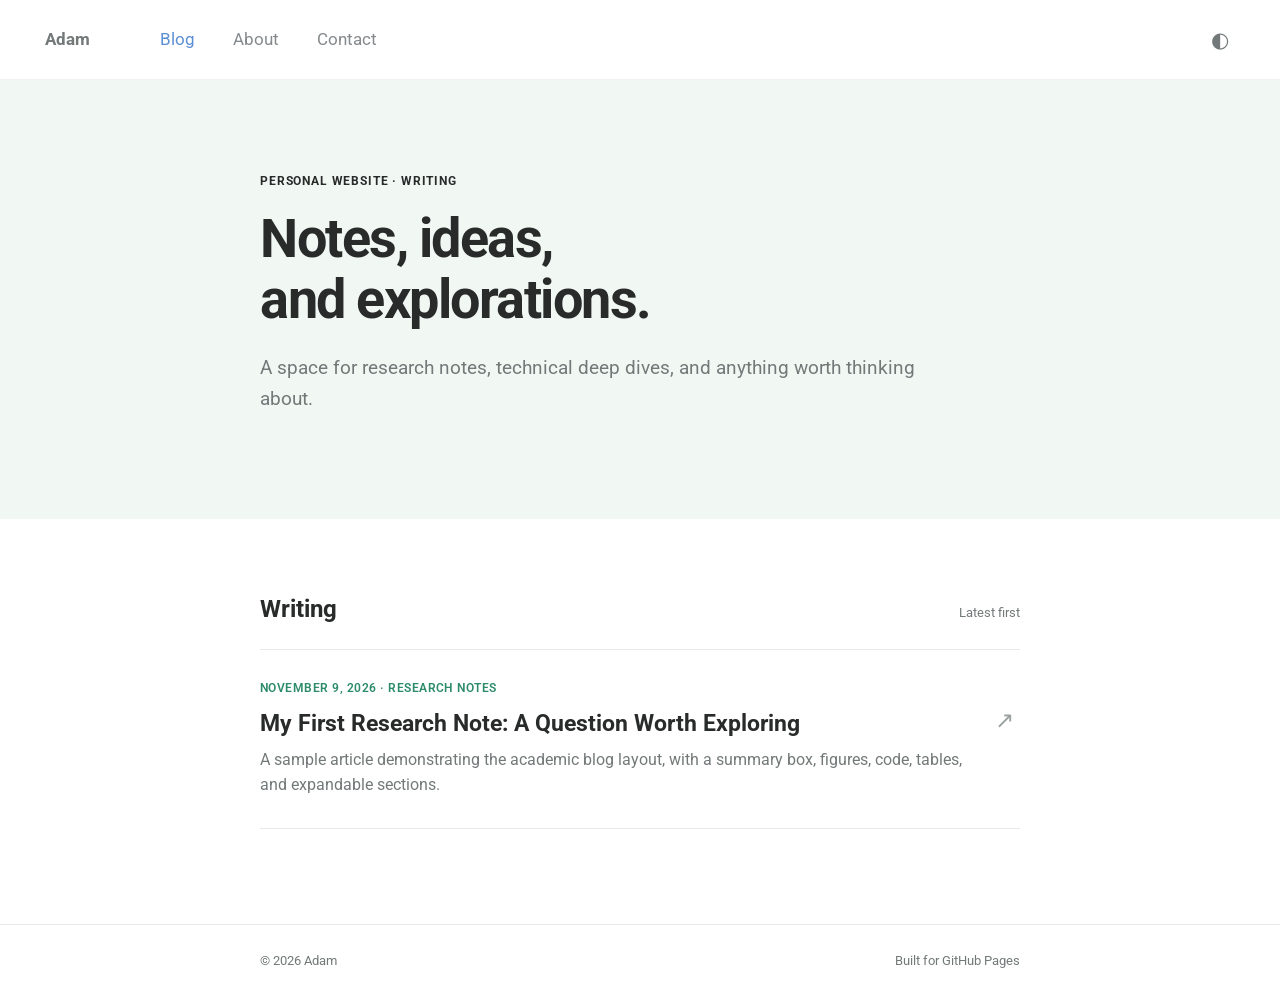
==== index.html @ 412ef0a4 "personal blog" ====
<!doctype html>
<html lang="en"><head><meta charset="utf-8"><meta name="viewport" content="width=device-width,initial-scale=1"><meta name="description" content="Notes, essays, and research writing."><title>Adam — Blog</title><link rel="stylesheet" href="assets/style.css"></head>
<body><header class="site-header"><nav class="nav wrap"><a class="brand" href="./">Adam</a><div class="nav-links"><a href="./" class="active">Blog</a><a href="about.html">About</a><a href="mailto:hello@example.com">Contact</a></div><button class="theme-button" aria-label="Toggle dark mode" title="Toggle dark mode">◐</button></nav></header>
<main><section class="hero"><div class="reading"><span class="eyebrow">PERSONAL WEBSITE · WRITING</span><h1>Notes, ideas,<br>and explorations.</h1><p class="hero-subtitle">A space for research notes, technical deep dives, and anything worth thinking about.</p></div></section>
<section class="reading posts-section"><div class="section-heading"><h2>Writing</h2><span>Latest first</span></div><div id="post-list" class="post-list"></div></section></main>
<footer class="footer"><div class="reading">© <span id="year"></span> Adam <span class="footer-right">Built for GitHub Pages</span></div></footer><script src="assets/posts.js"></script><script src="assets/site.js"></script></body></html>
---- assets/style.css ----
@import url('https://fonts.googleapis.com/css2?family=Roboto:wght@300;400;500;600;700&display=swap');
:root{--ink:#292b2b;--muted:#737979;--accent:#2c8b69;--hero:#f1f8f4;--line:#e7eae8;--paper:#fff;--soft:#f7faf8;--code:#f2f5f3}*{box-sizing:border-box}html{scroll-behavior:smooth}body{margin:0;background:var(--paper);color:var(--ink);font:16px/1.7 Roboto,Arial,sans-serif;-webkit-font-smoothing:antialiased}a{color:var(--accent);text-decoration:none}a:hover{text-decoration:underline}.wrap{max-width:1250px;margin:auto;padding:0 30px}.reading{max-width:760px;margin:0 auto}.site-header{height:80px;background:var(--paper);border-bottom:1px solid #f1f1f1}.nav{height:100%;display:flex;align-items:center;gap:70px}.brand{font-weight:700;font-size:17px;color:var(--muted)}.nav-links{display:flex;gap:38px}.nav-links a{color:#85898c;font-size:17px}.nav-links a.active,.nav-links a:hover{color:#5d8fd4;text-decoration:none}.theme-button{margin-left:auto;border:0;background:none;font-size:21px;color:var(--muted);cursor:pointer}.hero,.article-hero{background:var(--hero)}.hero{padding:86px 24px 85px}.hero h1{font-size:54px;line-height:1.12;letter-spacing:-1.5px;margin:16px 0 22px}.hero-subtitle{color:var(--muted);font-size:19px;line-height:1.65;max-width:660px}.eyebrow{font-size:12px;letter-spacing:.07em;font-weight:700}.posts-section{padding:50px 0 95px}.section-heading{display:flex;justify-content:space-between;align-items:baseline;border-bottom:1px solid var(--line);margin-bottom:3px}.section-heading h2{font-size:24px}.section-heading span{color:var(--muted);font-size:13px}.post-item{display:block;position:relative;padding:25px 40px 30px 0;border-bottom:1px solid var(--line);color:var(--ink)}.post-item:hover{text-decoration:none}.post-meta{font-size:12px;text-transform:uppercase;letter-spacing:.04em;color:var(--accent);font-weight:600}.post-item h3{font-size:23px;line-height:1.3;margin:10px 0 8px}.post-item p{color:var(--muted);margin:0;line-height:1.6}.post-arrow{position:absolute;right:6px;top:48px;font-size:23px;color:#9aa2a0}.footer{border-top:1px solid var(--line);color:var(--muted);font-size:13px;padding:25px 18px}.footer-right{float:right}.article-hero{padding:47px 24px 43px}.article-kicker{font-size:25px;font-weight:300;color:#858b88;line-height:1.25;margin:0 0 10px}.article-hero h1{font-size:46px;line-height:1.16;letter-spacing:-.9px;font-weight:300;margin:0}.article-hero h1 strong{font-weight:700}.metadata{border-bottom:1px solid var(--line)}.metadata-grid{padding:25px 0 26px;display:grid;grid-template-columns:repeat(3,1fr);gap:10px}.metadata h3{font-size:12px;letter-spacing:.06em;margin:0 0 4px}.metadata p{font-size:14px;line-height:1.5;margin:0}.article-body{padding:35px 0 85px}.article-body p{margin:14px 0;line-height:1.75}.article-body .lead{font-size:18px}.article-body h2{font-size:28px;line-height:1.3;margin:52px 0 16px;letter-spacing:-.4px}.article-body h3{font-size:22px;line-height:1.4;margin:33px 0 12px}.article-body ul{padding-left:22px}.article-body li{margin:7px 0}.tldr{padding:17px 20px;background:var(--hero);border:1px solid #e2eae5;border-radius:10px;margin-bottom:43px}.tldr p:first-of-type{margin-top:4px}.tldr p:last-child{margin-bottom:0}.figure{margin:30px 0}.figure-placeholder{height:310px;border:1px solid var(--line);border-radius:8px;background:var(--soft);display:flex;flex-direction:column;align-items:center;justify-content:center;gap:20px;color:var(--muted);font-size:13px}.graph-bars{height:155px;display:flex;align-items:flex-end;gap:13px}.graph-bars i{width:33px;background:#9bc8b5;border-radius:4px 4px 0 0}.caption{font-size:13px;color:var(--muted);text-align:center}.callout{background:var(--hero);border-left:3px solid var(--accent);padding:18px 23px;margin:26px 0}.callout p{margin-bottom:0}.details{background:var(--soft);border:1px solid var(--line);border-radius:7px;margin:24px 0}.details summary{padding:12px 16px;cursor:pointer;font-weight:600}.details p{padding:0 16px 12px}.table-scroll{overflow-x:auto}table{width:100%;border-collapse:collapse;font-size:14px;margin:20px 0}th,td{padding:12px;border-bottom:1px solid var(--line);text-align:left}th{background:var(--soft)}pre{background:#222d2a;color:#e5f2eb;padding:23px;border-radius:8px;overflow:auto;line-height:1.55}code{font-family:ui-monospace,SFMono-Regular,Consolas,monospace;font-size:.91em}p code{background:var(--code);padding:2px 5px;border-radius:4px}.article-end{display:flex;justify-content:space-between;border-top:1px solid var(--line);padding-top:25px;margin-top:55px;color:var(--muted);font-size:14px}.dark{--ink:#e6eae8;--muted:#aeb9b4;--accent:#73c8a3;--hero:#1d2b25;--line:#34433b;--paper:#151b18;--soft:#202b25;--code:#293831}.dark .site-header{border-color:var(--line)}.dark .nav-links a.active{color:#a7c5ed}.dark .tldr{border-color:var(--line)}.dark .graph-bars i{background:#487e66}@media(max-width:850px){.reading{margin:0 24px}.nav{gap:30px}.nav-links{gap:20px}.article-hero h1{font-size:39px}.hero h1{font-size:44px}}@media(max-width:520px){.site-header{height:64px}.wrap{padding:0 18px}.nav{gap:18px}.brand{font-size:15px}.nav-links{gap:14px}.nav-links a{font-size:14px}.nav-links a:last-child{display:none}.theme-button{font-size:18px}.article-hero{padding:42px 0}.article-kicker{font-size:20px}.article-hero h1{font-size:34px}.metadata-grid{grid-template-columns:1fr 1fr;gap:17px}.metadata-grid>div:last-child{grid-column:1/-1}.hero{padding:65px 0}.hero h1{font-size:38px}.hero-subtitle{font-size:17px}.posts-section{padding-top:27px}.post-item h3{font-size:20px}.footer-right{display:none}.figure-placeholder{height:240px}}
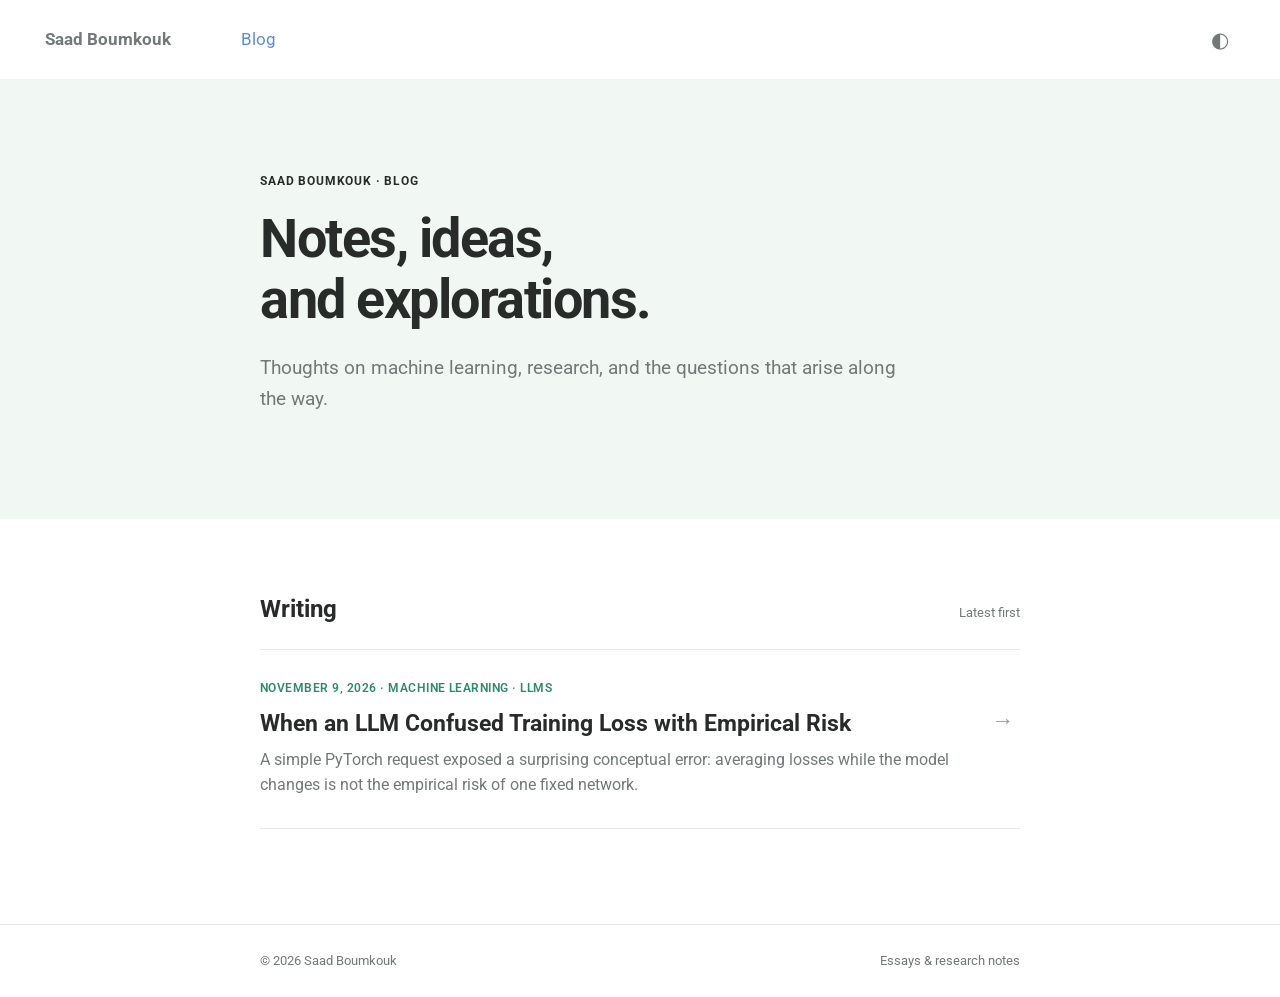
==== commit d8a48fdf: "Publish first article - Saad Boumkouk" ====
--- a/index.html
+++ b/index.html
@@ -1,6 +1,6 @@
 <!doctype html>
-<html lang="en"><head><meta charset="utf-8"><meta name="viewport" content="width=device-width,initial-scale=1"><meta name="description" content="Notes, essays, and research writing."><title>Adam — Blog</title><link rel="stylesheet" href="assets/style.css"></head>
-<body><header class="site-header"><nav class="nav wrap"><a class="brand" href="./">Adam</a><div class="nav-links"><a href="./" class="active">Blog</a><a href="about.html">About</a><a href="mailto:hello@example.com">Contact</a></div><button class="theme-button" aria-label="Toggle dark mode" title="Toggle dark mode">◐</button></nav></header>
-<main><section class="hero"><div class="reading"><span class="eyebrow">PERSONAL WEBSITE · WRITING</span><h1>Notes, ideas,<br>and explorations.</h1><p class="hero-subtitle">A space for research notes, technical deep dives, and anything worth thinking about.</p></div></section>
+<html lang="en"><head><meta charset="utf-8"><meta name="viewport" content="width=device-width,initial-scale=1"><meta name="description" content="Essays and research notes by Saad Boumkouk."><title>Blog — Saad Boumkouk</title><link rel="stylesheet" href="assets/style.css"></head>
+<body><header class="site-header"><nav class="nav wrap"><a class="brand" href="./">Saad Boumkouk</a><div class="nav-links"><a href="./" class="active">Blog</a></div><button class="theme-button" aria-label="Toggle dark mode" title="Toggle dark mode">◐</button></nav></header>
+<main><section class="hero"><div class="reading"><span class="eyebrow">SAAD BOUMKOUK · BLOG</span><h1>Notes, ideas,<br>and explorations.</h1><p class="hero-subtitle">Thoughts on machine learning, research, and the questions that arise along the way.</p></div></section>
 <section class="reading posts-section"><div class="section-heading"><h2>Writing</h2><span>Latest first</span></div><div id="post-list" class="post-list"></div></section></main>
-<footer class="footer"><div class="reading">© <span id="year"></span> Adam <span class="footer-right">Built for GitHub Pages</span></div></footer><script src="assets/posts.js"></script><script src="assets/site.js"></script></body></html>
+<footer class="footer"><div class="reading">© <span id="year"></span> Saad Boumkouk <span class="footer-right">Essays & research notes</span></div></footer><script src="assets/posts.js"></script><script src="assets/site.js"></script></body></html>
--- a/assets/style.css
+++ b/assets/style.css
@@ -1,2 +1,5 @@
 @import url('https://fonts.googleapis.com/css2?family=Roboto:wght@300;400;500;600;700&display=swap');
+:root{color-scheme:light}
+.dark{color-scheme:dark}
+.screenshot-figure{margin:30px 0 40px}.screenshot-figure>a{display:block;border-radius:10px;background:#070707;border:1px solid #272727;overflow:hidden;text-align:center}.screenshot-figure img{display:block;width:100%;height:auto;object-fit:contain}.screenshot-figure .caption{margin:9px 0 0}.author-name{color:var(--accent)}.equation{padding:23px 12px;margin:24px auto;text-align:center;overflow-x:auto;border:1px solid var(--line);border-radius:8px;background:var(--soft);font-family:Georgia,'Times New Roman',serif;font-size:25px;white-space:nowrap;line-height:1.9}.secondary-equation{font-size:22px}.fraction{display:inline-flex;flex-direction:column;vertical-align:middle;line-height:1.12;font-size:.74em;text-align:center;margin:0 5px}.fraction>span:first-child{border-bottom:1px solid currentColor;padding:0 5px 2px}.fraction>span:last-child{padding:2px 5px 0}.summation{display:inline-block;font-size:1.8em;position:relative;vertical-align:middle;margin:0 12px;line-height:1.15}.summation sub,.summation sup{position:absolute;left:50%;transform:translateX(-50%);font:12px Georgia,'Times New Roman',serif;white-space:nowrap}.summation sub{bottom:-12px}.summation sup{top:-12px}.math-inline{font-family:Georgia,'Times New Roman',serif;font-style:italic}.references-list{font-size:14px}.references-list li{margin-bottom:12px}.article-body figure{padding:0}.article-body figcaption{font-style:normal}@media(max-width:520px){.equation{font-size:19px}.secondary-equation{font-size:17px}.screenshot-figure{margin:22px 0}.nav{justify-content:space-between}}
 :root{--ink:#292b2b;--muted:#737979;--accent:#2c8b69;--hero:#f1f8f4;--line:#e7eae8;--paper:#fff;--soft:#f7faf8;--code:#f2f5f3}*{box-sizing:border-box}html{scroll-behavior:smooth}body{margin:0;background:var(--paper);color:var(--ink);font:16px/1.7 Roboto,Arial,sans-serif;-webkit-font-smoothing:antialiased}a{color:var(--accent);text-decoration:none}a:hover{text-decoration:underline}.wrap{max-width:1250px;margin:auto;padding:0 30px}.reading{max-width:760px;margin:0 auto}.site-header{height:80px;background:var(--paper);border-bottom:1px solid #f1f1f1}.nav{height:100%;display:flex;align-items:center;gap:70px}.brand{font-weight:700;font-size:17px;color:var(--muted)}.nav-links{display:flex;gap:38px}.nav-links a{color:#85898c;font-size:17px}.nav-links a.active,.nav-links a:hover{color:#5d8fd4;text-decoration:none}.theme-button{margin-left:auto;border:0;background:none;font-size:21px;color:var(--muted);cursor:pointer}.hero,.article-hero{background:var(--hero)}.hero{padding:86px 24px 85px}.hero h1{font-size:54px;line-height:1.12;letter-spacing:-1.5px;margin:16px 0 22px}.hero-subtitle{color:var(--muted);font-size:19px;line-height:1.65;max-width:660px}.eyebrow{font-size:12px;letter-spacing:.07em;font-weight:700}.posts-section{padding:50px 0 95px}.section-heading{display:flex;justify-content:space-between;align-items:baseline;border-bottom:1px solid var(--line);margin-bottom:3px}.section-heading h2{font-size:24px}.section-heading span{color:var(--muted);font-size:13px}.post-item{display:block;position:relative;padding:25px 40px 30px 0;border-bottom:1px solid var(--line);color:var(--ink)}.post-item:hover{text-decoration:none}.post-meta{font-size:12px;text-transform:uppercase;letter-spacing:.04em;color:var(--accent);font-weight:600}.post-item h3{font-size:23px;line-height:1.3;margin:10px 0 8px}.post-item p{color:var(--muted);margin:0;line-height:1.6}.post-arrow{position:absolute;right:6px;top:48px;font-size:23px;color:#9aa2a0}.footer{border-top:1px solid var(--line);color:var(--muted);font-size:13px;padding:25px 18px}.footer-right{float:right}.article-hero{padding:47px 24px 43px}.article-kicker{font-size:25px;font-weight:300;color:#858b88;line-height:1.25;margin:0 0 10px}.article-hero h1{font-size:46px;line-height:1.16;letter-spacing:-.9px;font-weight:300;margin:0}.article-hero h1 strong{font-weight:700}.metadata{border-bottom:1px solid var(--line)}.metadata-grid{padding:25px 0 26px;display:grid;grid-template-columns:repeat(3,1fr);gap:10px}.metadata h3{font-size:12px;letter-spacing:.06em;margin:0 0 4px}.metadata p{font-size:14px;line-height:1.5;margin:0}.article-body{padding:35px 0 85px}.article-body p{margin:14px 0;line-height:1.75}.article-body .lead{font-size:18px}.article-body h2{font-size:28px;line-height:1.3;margin:52px 0 16px;letter-spacing:-.4px}.article-body h3{font-size:22px;line-height:1.4;margin:33px 0 12px}.article-body ul{padding-left:22px}.article-body li{margin:7px 0}.tldr{padding:17px 20px;background:var(--hero);border:1px solid #e2eae5;border-radius:10px;margin-bottom:43px}.tldr p:first-of-type{margin-top:4px}.tldr p:last-child{margin-bottom:0}.figure{margin:30px 0}.figure-placeholder{height:310px;border:1px solid var(--line);border-radius:8px;background:var(--soft);display:flex;flex-direction:column;align-items:center;justify-content:center;gap:20px;color:var(--muted);font-size:13px}.graph-bars{height:155px;display:flex;align-items:flex-end;gap:13px}.graph-bars i{width:33px;background:#9bc8b5;border-radius:4px 4px 0 0}.caption{font-size:13px;color:var(--muted);text-align:center}.callout{background:var(--hero);border-left:3px solid var(--accent);padding:18px 23px;margin:26px 0}.callout p{margin-bottom:0}.details{background:var(--soft);border:1px solid var(--line);border-radius:7px;margin:24px 0}.details summary{padding:12px 16px;cursor:pointer;font-weight:600}.details p{padding:0 16px 12px}.table-scroll{overflow-x:auto}table{width:100%;border-collapse:collapse;font-size:14px;margin:20px 0}th,td{padding:12px;border-bottom:1px solid var(--line);text-align:left}th{background:var(--soft)}pre{background:#222d2a;color:#e5f2eb;padding:23px;border-radius:8px;overflow:auto;line-height:1.55}code{font-family:ui-monospace,SFMono-Regular,Consolas,monospace;font-size:.91em}p code{background:var(--code);padding:2px 5px;border-radius:4px}.article-end{display:flex;justify-content:space-between;border-top:1px solid var(--line);padding-top:25px;margin-top:55px;color:var(--muted);font-size:14px}.dark{--ink:#e6eae8;--muted:#aeb9b4;--accent:#73c8a3;--hero:#1d2b25;--line:#34433b;--paper:#151b18;--soft:#202b25;--code:#293831}.dark .site-header{border-color:var(--line)}.dark .nav-links a.active{color:#a7c5ed}.dark .tldr{border-color:var(--line)}.dark .graph-bars i{background:#487e66}@media(max-width:850px){.reading{margin:0 24px}.nav{gap:30px}.nav-links{gap:20px}.article-hero h1{font-size:39px}.hero h1{font-size:44px}}@media(max-width:520px){.site-header{height:64px}.wrap{padding:0 18px}.nav{gap:18px}.brand{font-size:15px}.nav-links{gap:14px}.nav-links a{font-size:14px}.nav-links a:last-child{display:none}.theme-button{font-size:18px}.article-hero{padding:42px 0}.article-kicker{font-size:20px}.article-hero h1{font-size:34px}.metadata-grid{grid-template-columns:1fr 1fr;gap:17px}.metadata-grid>div:last-child{grid-column:1/-1}.hero{padding:65px 0}.hero h1{font-size:38px}.hero-subtitle{font-size:17px}.posts-section{padding-top:27px}.post-item h3{font-size:20px}.footer-right{display:none}.figure-placeholder{height:240px}}
